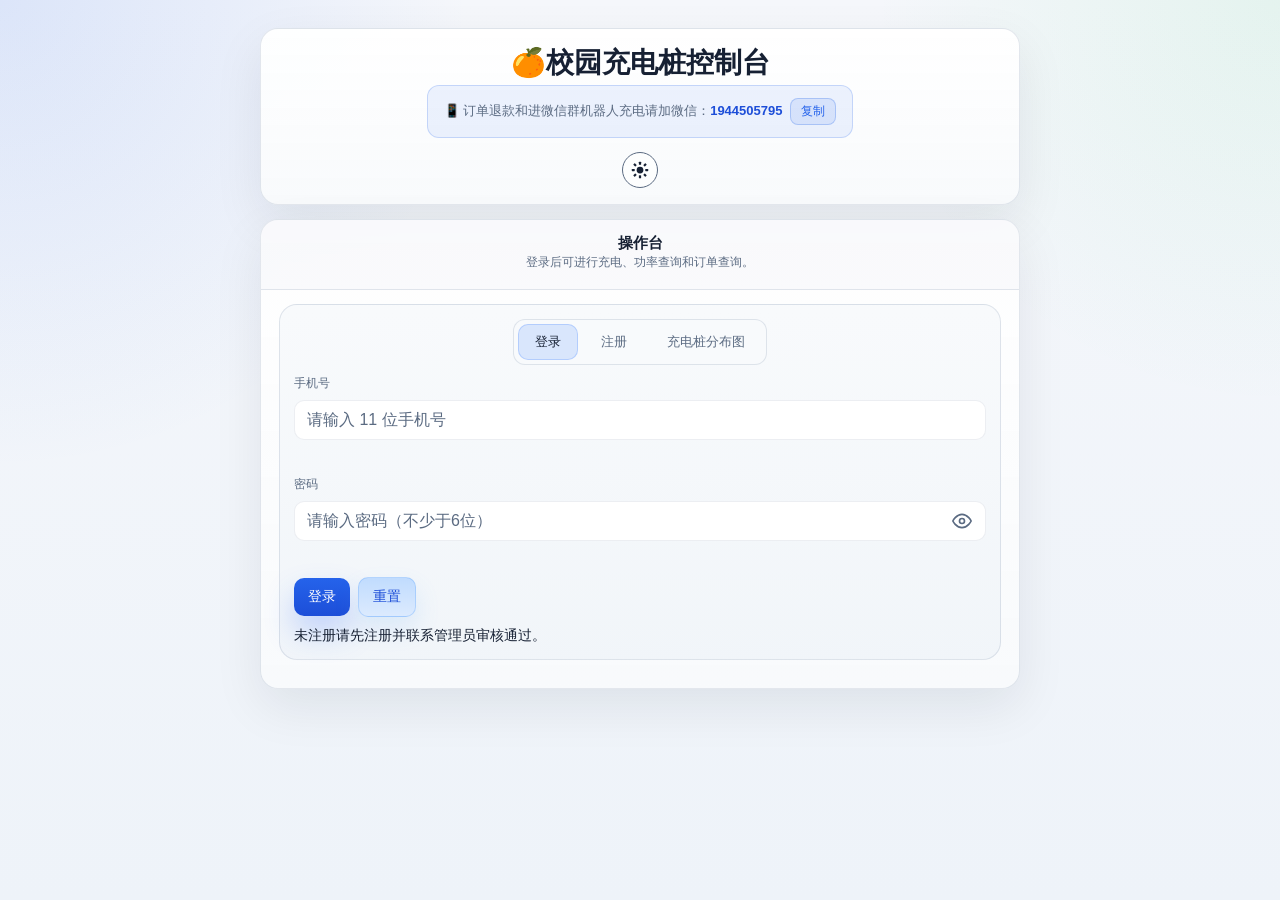
==== index.html @ 2a9d200e "修改返回箭头  ui容器优化" ====
<!doctype html>
<html lang="zh-CN">
<head>
  <meta charset="utf-8" />
  <meta name="viewport" content="width=device-width, initial-scale=1" />
  <title>校园充电桩控制台</title>
  <script>
    try {
      if (sessionStorage.getItem('charge-map-return')) {
        document.documentElement.classList.add('restoring-map-return');
      }
    } catch (_) { /* ignore */ }
  </script>
  <link rel="stylesheet" href="ui/style.css" />
</head>
<body>
  <div class="shell">
    <header class="topbar">
      <div class="brand">
        <h1>🍊校园充电桩控制台</h1>
        <p class="contact-notice">📱 订单退款和进微信群机器人充电请加微信：<strong id="wx-id">1944505795</strong><button class="copy-btn" id="copy-wx-btn" type="button" title="复制微信号">复制</button></p>
      </div>
      <div class="topbar-actions">
        <div class="server-status hidden" id="server-status">
          <span class="status-dot checking" id="server-dot"></span>
          <span class="status-text checking" id="server-text">正在检测...</span>
        </div>
        <span class="logged-user hidden" id="logged-user"></span>
        <button class="theme-toggle logout-icon hidden" id="logout-btn" type="button">
          <svg class="arrow-icon" viewBox="0 0 24 24" aria-hidden="true">
            <path d="M19 12H5M11 18l-6-6 6-6" fill="none" stroke="currentColor" stroke-width="2" stroke-linecap="round" stroke-linejoin="round"/>
          </svg>
        </button>
        <button class="theme-toggle" id="theme-toggle" type="button" aria-pressed="false" title="切换主题">
        <svg class="sun-icon" viewBox="0 0 24 24" aria-hidden="true">
          <rect x="10.5" y="1" width="3" height="4" rx="0.8" fill="currentColor"/>
          <rect x="10.5" y="19" width="3" height="4" rx="0.8" fill="currentColor"/>
          <rect x="1" y="10.5" width="4" height="3" rx="0.8" fill="currentColor"/>
          <rect x="19" y="10.5" width="4" height="3" rx="0.8" fill="currentColor"/>
          <rect x="3.82" y="3.11" width="3" height="4" rx="0.8" fill="currentColor" transform="rotate(-45 5.31 5.11)"/>
          <rect x="17.18" y="16.89" width="3" height="4" rx="0.8" fill="currentColor" transform="rotate(-45 18.69 18.89)"/>
          <rect x="3.82" y="16.89" width="3" height="4" rx="0.8" fill="currentColor" transform="rotate(45 5.31 18.89)"/>
          <rect x="17.18" y="3.11" width="3" height="4" rx="0.8" fill="currentColor" transform="rotate(45 18.69 5.11)"/>
          <circle cx="12" cy="12" r="4.5" fill="currentColor"/>
          </svg>
        </button>
      </div>
    </header>

    <main class="layout">
      <section class="panel">
        <div class="panel-head">
          <div class="panel-title">
            <div>
              <h2>操作台</h2>
              <div class="sub">登录后可进行充电、功率查询和订单查询。</div>
            </div>
            <span class="badge hidden" id="verify-badge">已验证</span>
          </div>
        </div>

        <div class="panel-body">
          <div class="verify-card">
            <div class="mode-tabs" id="mode-tabs">
              <button class="mode-tab active" data-mode="login" type="button">登录</button>
              <button class="mode-tab" data-mode="register" type="button">注册</button>
              <button class="mode-tab" data-mode="map" type="button">充电桩分布图</button>
            </div>
            <div class="form-grid">
              <div class="field full">
                <label for="phone">手机号</label>
                <input id="phone" maxlength="11" inputmode="numeric" placeholder="请输入 11 位手机号" autocomplete="off" />
                <div class="field-error" id="phone-error"></div>
              </div>
              <div class="field full">
                <label for="password">密码</label>
                <div class="password-wrapper">
                  <input id="password" type="password" maxlength="32" placeholder="请输入密码（不少于6位）" autocomplete="new-password" />
                  <button class="toggle-pwd" id="toggle-pwd" type="button" title="显示密码">
                    <svg id="eye-icon" viewBox="0 0 24 24"><path d="M1 12s4-8 11-8 11 8 11 8-4 8-11 8S1 12 1 12z"/><circle cx="12" cy="12" r="3"/></svg>
                  </button>
                </div>
                <div class="field-error" id="password-error"></div>
              </div>
              <div class="field full hidden" id="confirm-password-field">
                <label for="confirm-password">确认密码</label>
                <div class="password-wrapper">
                  <input id="confirm-password" type="password" maxlength="32" placeholder="请再次输入密码" autocomplete="new-password" />
                  <button class="toggle-pwd" id="toggle-pwd2" type="button" title="显示密码">
                    <svg id="eye-icon2" viewBox="0 0 24 24"><path d="M1 12s4-8 11-8 11 8 11 8-4 8-11 8S1 12 1 12z"/><circle cx="12" cy="12" r="3"/></svg>
                  </button>
                </div>
                <div class="field-error" id="confirm-password-error"></div>
              </div>
            </div>
            <div class="actions">
              <button class="btn-primary" id="verify-btn">登录</button>
              <button class="btn-secondary" id="reset-btn" type="button">重置</button>
            </div>
            <span id="verify-status">未注册请先注册并联系管理员审核通过。</span>

            <div class="map-mode hidden" id="map-mode-panel">
              <div class="idle-switches" role="tablist" aria-label="充电区域地图选择">
                <button class="idle-switch active" type="button" data-map-mode="20栋">20栋</button>
                <button class="idle-switch" type="button" data-map-mode="19栋">19栋</button>
                <button class="idle-switch" type="button" data-map-mode="图书馆">图书馆</button>
                <button class="idle-switch" type="button" data-map-mode="南门">南门</button>
              </div>

              <div class="idle-query-actions">
                <button class="btn-primary" id="map-mode-open-btn" type="button">查看20栋地图</button>
              </div>

              <div class="map-mode-notice">
                仅用于查看充电区域地图分布图，若有 <strong>自助充电、查看空闲插座</strong> 的需求请注册登录使用（仅为没有充电权限的同学开放注册）
              </div>
            </div>
          </div>

          <div class="workbench hidden" id="workbench">
            <div style="display:flex; align-items:center; justify-content:center; gap:10px; flex-wrap:wrap;">
              <div class="tabs" role="tablist" aria-label="充电操作切换">
              <button class="tab active" data-tab="charge">充电</button>
              <button class="tab" data-tab="power">功率查询</button>
              <button class="tab" data-tab="order">订单查询</button>
              <button class="tab" data-tab="idle">空闲插座</button>
              </div>
            </div>

            <div class="tab-panels">
              <section class="tab-panel active" id="tab-charge">
                <div class="form-grid">
                  <div class="field">
                    <label for="charge-station">站点号</label>
                    <input id="charge-station" inputmode="numeric" placeholder="例如 34 (二维码下面有插座号)" autocomplete="off" />
                    <div class="field-error" id="charge-station-error"></div>
                  </div>
                  <div class="field">
                    <label for="charge-sid">插座号</label>
                    <input id="charge-sid" inputmode="numeric" placeholder="例如 8 (二维码下面有插座号)" autocomplete="off" />
                    <div class="field-error" id="charge-sid-error"></div>
                  </div>
                  <div class="field full">
                    <label for="charge-amount">金额（元）<span style="font-weight:400;color:var(--muted);margin-left:8px;">每1元3.45小时，晚上00:00-7:00断电不算时间</span></label>
                    <input id="charge-amount" inputmode="numeric" placeholder="1 - 4 之间的数字" autocomplete="off" />
                    <div class="field-error" id="charge-amount-error"></div>
                  </div>
                </div>
                <div class="actions" style="margin-top: 8px;">
                  <button class="btn-success" id="charge-btn">开始充电</button>
                </div>
                <div class="notice" id="charge-status" style="margin-top: 12px;">可在这里发起充电请求。</div>
              </section>

              <section class="tab-panel" id="tab-power">
                <div class="form-grid">
                  <div class="field">
                    <label for="power-station">站点号</label>
                    <input id="power-station" inputmode="numeric" placeholder="例如 34 (二维码下面有插座号)" autocomplete="off" />
                    <div class="field-error" id="power-station-error"></div>
                  </div>
                  <div class="field">
                    <label for="power-sid">插座号</label>
                    <input id="power-sid" inputmode="numeric" placeholder="例如 8 (二维码下面有插座号)" autocomplete="off" />
                    <div class="field-error" id="power-sid-error"></div>
                  </div>
                </div>
                <div class="actions" style="margin-top: 8px;">
                  <button class="btn-primary" id="power-btn">查询功率</button>
                </div>
                <div class="notice" id="power-status" style="margin-top: 12px;">可查询指定插座当前功率。</div>
                <div class="helper">显示功率结果。</div>
              </section>

              <section class="tab-panel" id="tab-order">
                <div class="form-grid">
                  <div class="field">
                    <label for="order-station">站点号</label>
                    <input id="order-station" inputmode="numeric" placeholder="例如 32 (二维码下面有插座号)" autocomplete="off" />
                    <div class="field-error" id="order-station-error"></div>
                  </div>
                  <div class="field">
                    <label for="order-sid">插座号</label>
                    <input id="order-sid" inputmode="numeric" placeholder="例如 8 (二维码下面有插座号)" autocomplete="off" />
                    <div class="field-error" id="order-sid-error"></div>
                  </div>
                </div>
                <div class="actions" style="margin-top: 8px;">
                  <button class="btn-primary" id="order-btn">查询订单</button>
                </div>
                <div class="notice" id="order-status" style="margin-top: 12px;">可查询指定插座最近订单。</div>
                <div class="helper">显示最近48h内完成的订单信息。</div>
              </section>

              <section class="tab-panel" id="tab-idle">
                <!-- 空闲插座：楼栋选择区域 -->
                <div class="idle-switches" role="tablist" aria-label="空闲插座楼栋切换">
                  <button class="idle-switch active" type="button" data-idle-building="20栋">20栋</button>
                  <button class="idle-switch" type="button" data-idle-building="19栋">19栋</button>
                  <button class="idle-switch" type="button" data-idle-building="图书馆">图书馆</button>
                  <button class="idle-switch" type="button" data-idle-building="南门">南门</button>
                </div>
                <!-- 空闲插座：查询按钮区域 -->
                <div class="idle-query-actions">
                  <button class="btn-primary" id="idle-query-btn" type="button">查询20栋空闲插座</button>
                  <button class="btn-secondary" id="idle-map-btn" type="button">查看地图</button>
                </div>
                <div class="idle-attention-notice">注意事项：查询结果为当前时间查询，找到空闲插座后请确保该插座仍然空闲。</div>
                <!-- 空闲插座：查询结果展示区域 -->
                <div class="idle-result-list" id="idle-result-list">
                </div>
              </section>
            </div>
          </div>
        </div>
      </section>

      <aside class="sidebar hidden" id="sidebar-notes">
        <section class="sidebar-card">
          <div class="panel-title">
            <div>
              <h2>注意事项</h2>
              <div class="sub">请在使用前仔细阅读。</div>
            </div>
          </div>
          <div class="list">
            <div class="list-item">1. 学校有四个充电桩①十二教靠近图书馆的门口 ②二十栋宿舍楼下 ③南门旁边靠近三食堂 ④19栋宿舍（背后）和第二运动场之间</div>
            <div class="list-item">2. 二维码下面有插座号，00:00-7:00会断电不能进行充电，学校只支持充电器功率＜300瓦。</div>
            <div class="list-item">3. 代充费0.4元/次，请添加顶部微信转账，支付成功后需支付本金+0.4元。</div>
            <div class="list-item">4. 支付成功但未充上，可以查询功率，低于50瓦就是充电器有问题或者换个插座。已结束可以查询订单看结束原因。</div>
          </div>
        </section>
      </aside>
    </main>
  </div>

  <!-- 充电付款提醒弹窗 -->
  <div class="pay-reminder-overlay" id="pay-reminder-overlay">
    <div class="pay-reminder-modal">
      <h3><span class="pay-success">支付成功！！！</span>请在10分钟内完成转账付款</h3>
      <p>备注充电插座号：<span class="pay-sid" id="pay-modal-sid"></span></p>
      <p>群聊和私聊转账均可，付款本金+代充费：<strong id="pay-modal-amount"></strong>元</p>
      <p>未在规定时间内付款，将进行<strong>清退处理和拉黑</strong>。</p>
      <p><strong>如果没充上，请看底部注意事项</strong></p>
      <button class="pay-modal-close" id="pay-modal-close" type="button">已付款，已备注插座号</button>
    </div>
  </div>

  <!-- 公告弹窗 -->
  <div class="announcement-overlay" id="announcement-overlay">
    <div class="announcement-modal">
      <h3>提示</h3>
      <p>充电需支付<strong>本金+0.4元代充费</strong>。</p>
      <button class="announcement-close" id="announcement-close" type="button">我知道了</button>
    </div>
  </div>

  <!-- 注册审核弹窗 -->
  <div class="announcement-overlay" id="register-check-overlay">
    <div class="announcement-modal">
      <h3>注册申请已提交</h3>
      <p>请添加微信 <strong id="register-check-wx">1944505795</strong><button class="announcement-copy" id="register-check-copy" type="button">复制</button> 发送账号审核通过，未发送账号的不予通过。</p>
      <button class="announcement-close" id="register-check-close" type="button">我知道了</button>
    </div>
  </div>

  <!-- 坏插座充电确认弹窗 -->
  <div class="announcement-overlay" id="charge-warning-overlay">
    <div class="announcement-modal">
      <h3>充电提示</h3>
      <p id="charge-warning-message"></p>
      <div class="charge-warning-actions">
        <button class="announcement-close charge-warning-cancel" id="charge-warning-cancel" type="button">取消</button>
        <button class="announcement-close" id="charge-warning-continue" type="button">继续充电</button>
      </div>
    </div>
  </div>

  <script src="features/app.js"></script>
</body>
</html>
---- ui/style.css ----
:root {
      --bg: #f5f7fb;
      --bg-2: #eef3f9;
      --panel: rgba(255, 255, 255, 0.94);
      --panel-2: rgba(248, 250, 252, 0.98);
      --line: rgba(148, 163, 184, 0.26);
      --text: #162033;
      --muted: #5b6b82;
      --accent: #2563eb;
      --accent-strong: #1d4ed8;
      --success: #16a34a;
      --warning: #d97706;
      --danger: #dc2626;
      --shadow: 0 18px 50px rgba(15, 23, 42, 0.08);
      --radius: 18px;
    }

    body.theme-dark {
      --bg: #07111f;
      --bg-2: #0d1728;
      --panel: rgba(11, 20, 35, 0.88);
      --panel-2: rgba(15, 25, 41, 0.92);
      --line: rgba(148, 163, 184, 0.18);
      --text: #e8eef8;
      --muted: #91a4bf;
      --accent: #4f8cff;
      --accent-strong: #2f6bff;
      --success: #22c55e;
      --warning: #f59e0b;
      --danger: #ef4444;
      --shadow: 0 30px 70px rgba(0, 0, 0, 0.35);
    }

    * { box-sizing: border-box; }
    html {
      -webkit-text-size-adjust: 100%;
      text-size-adjust: 100%;
      overflow-x: hidden;
    }
    html, body { min-height: 100%; }
    body {
      margin: 0;
      font-size: 14px;
      color: var(--text);
      font-family: "Microsoft YaHei", "PingFang SC", "Noto Sans SC", sans-serif;
      background:
        radial-gradient(circle at top left, rgba(37, 99, 235, 0.12), transparent 30%),
        radial-gradient(circle at top right, rgba(34, 197, 94, 0.08), transparent 26%),
        linear-gradient(180deg, var(--bg) 0%, var(--bg-2) 100%);
    }

    .shell {
      width: min(760px, calc(100% - 32px));
      margin: 0 auto;
      padding: 28px 0 44px;
    }

    .topbar {
      display: grid;
      gap: 14px;
      justify-items: center;
      text-align: center;
      padding: 18px 24px 16px;
      border: 1px solid var(--line);
      border-radius: var(--radius);
      background: linear-gradient(180deg, var(--panel), var(--panel-2));
      box-shadow: var(--shadow);
    }

    .topbar-actions {
      display: flex;
      align-items: center;
      gap: 12px;
    }

    .brand {
      display: grid;
      gap: 6px;
      justify-items: center;
      text-align: center;
      max-width: 760px;
    }

    .brand h1 {
      margin: 0;
      display: inline-flex;
      align-items: center;
      justify-content: center;
      gap: 12px;
      font-size: 28px;
      line-height: 1.15;
      letter-spacing: 0;
      text-align: center;
    }

    .brand p {
      margin: 0;
      color: var(--muted);
      line-height: 1.5;
      font-size: 13px;
    }

    .contact-notice {
      width: min(100%, 760px);
      margin-top: 10px;
      padding: 12px 16px;
      background: rgba(37, 99, 235, 0.08);
      border: 1px solid rgba(37, 99, 235, 0.2);
      border-radius: 12px;
      font-size: 14px;
      color: var(--accent);
    }

    .contact-notice strong {
      color: var(--accent-strong);
      font-weight: 600;
    }

    body.theme-dark .contact-notice {
      background: rgba(79, 140, 255, 0.12);
      border-color: rgba(79, 140, 255, 0.25);
      color: #bcd0ff;
    }

    body.theme-dark .contact-notice strong {
      color: #ffffff;
    }

    .copy-btn {
      display: inline-flex;
      align-items: center;
      margin-left: 8px;
      padding: 4px 10px;
      border: 1px solid rgba(37, 99, 235, 0.25);
      border-radius: 8px;
      background: rgba(37, 99, 235, 0.1);
      color: var(--accent);
      font-size: 12px;
      cursor: pointer;
      transition: background .18s ease, border-color .18s ease;
      vertical-align: middle;
    }

    .copy-btn:hover {
      background: rgba(37, 99, 235, 0.18);
      border-color: rgba(37, 99, 235, 0.4);
      transform: none;
    }

    body.theme-dark .copy-btn {
      background: rgba(79, 140, 255, 0.15);
      border-color: rgba(79, 140, 255, 0.3);
      color: #ffffff;
    }

    body.theme-dark .copy-btn:hover {
      background: rgba(79, 140, 255, 0.25);
      border-color: rgba(79, 140, 255, 0.45);
    }

    .status-strip {
      display: flex;
      align-items: center;
      gap: 12px;
      flex-wrap: wrap;
      justify-content: center;
      width: 100%;
    }

    .chip {
      display: inline-flex;
      align-items: center;
      gap: 8px;
      padding: 9px 12px;
      border-radius: 999px;
      border: 1px solid var(--line);
      background: rgba(255, 255, 255, 0.04);
      color: var(--text);
      font-size: 13px;
      white-space: nowrap;
    }

    .chip strong {
      color: var(--text);
      font-weight: 600;
    }

    .layout {
      display: grid;
      grid-template-columns: minmax(0, 1fr);
      gap: 16px;
      margin-top: 14px;
      align-items: start;
    }

    .layout > .panel,
    .layout > .sidebar {
      min-width: 0;
    }

    .panel {
      border: 1px solid var(--line);
      border-radius: var(--radius);
      background: linear-gradient(180deg, var(--panel), var(--panel-2));
      box-shadow: var(--shadow);
      overflow: hidden;
    }

    .panel-head {
      padding: 14px 18px 12px;
      border-bottom: 1px solid var(--line);
      background: rgba(148, 163, 184, 0.05);
    }

    .panel-title {
      display: flex;
      align-items: center;
      justify-content: center;
      gap: 12px;
      margin-bottom: 6px;
      text-align: center;
    }

    .panel-title h2 {
      margin: 0;
      font-size: 15px;
    }

    .panel-title .sub {
      color: var(--muted);
      font-size: 12px;
      line-height: 1.5;
    }

    .badge {
      display: inline-flex;
      align-items: center;
      gap: 6px;
      padding: 7px 12px;
      border-radius: 999px;
      background: rgba(79, 140, 255, 0.14);
      color: #9cc0ff;
      border: 1px solid rgba(79, 140, 255, 0.24);
      font-size: 12px;
    }

    .panel-body {
      padding: 14px 18px 16px;
    }

    .verify-card {
      display: grid;
      gap: 10px;
      margin-bottom: 12px;
      padding: 14px;
      border-radius: 18px;
      background: linear-gradient(180deg, rgba(248, 250, 252, 0.98), rgba(241, 245, 249, 0.98));
      border: 1px solid var(--line);
    }

    .form-grid {
      display: grid;
      grid-template-columns: repeat(2, minmax(0, 1fr));
      gap: 10px;
    }

    .field {
      display: grid;
      gap: 8px;
    }

    .field.full { grid-column: 1 / -1; }

    .field label {
      color: var(--muted);
      font-size: 12px;
    }

    .field input {
      width: 100%;
      border: 1px solid rgba(148, 163, 184, 0.18);
      border-radius: 10px;
      background: rgba(255, 255, 255, 0.96);
      color: var(--text);
      padding: 10px 12px;
      font-size: 16px;
      outline: none;
      transition: border-color .18s ease, box-shadow .18s ease, transform .18s ease;
    }

    .field input::placeholder {
      color: var(--muted);
    }

    .field input:focus {
      border-color: rgba(79, 140, 255, 0.6);
      box-shadow: 0 0 0 4px rgba(79, 140, 255, 0.15);
    }

    .field input.invalid {
      border-color: rgba(239, 68, 68, 0.75);
      box-shadow: 0 0 0 4px rgba(239, 68, 68, 0.12);
    }

    .field-error {
      min-height: 18px;
      font-size: 12px;
      color: #ff9b9b;
    }

    .password-wrapper {
      position: relative;
      display: flex;
      align-items: center;
    }

    .password-wrapper input {
      padding-right: 44px;
    }

    .toggle-pwd {
      position: absolute;
      right: 8px;
      top: 50%;
      transform: translateY(-50%);
      display: inline-flex;
      align-items: center;
      justify-content: center;
      width: 32px;
      height: 32px;
      border-radius: 8px;
      border: none;
      background: transparent;
      color: var(--muted);
      cursor: pointer;
      padding: 0;
      transition: color .18s ease, background .18s ease;
    }

    .toggle-pwd svg {
      width: 20px;
      height: 20px;
      fill: none;
      stroke: currentColor;
      stroke-width: 2;
      stroke-linecap: round;
      stroke-linejoin: round;
    }

    .toggle-pwd:hover {
      color: var(--text);
      background: rgba(148, 163, 184, 0.12);
      transform: translateY(-50%);
    }

    .actions {
      display: flex;
      gap: 8px;
      flex-wrap: wrap;
      align-items: center;
    }

    button {
      border: 0;
      border-radius: 10px;
      padding: 10px 14px;
      color: #fff;
      font-size: 14px;
      cursor: pointer;
      transition: transform .16s ease, box-shadow .16s ease, opacity .16s ease;
    }

    button:hover { transform: translateY(-1px); }
    button:disabled { opacity: .72; cursor: not-allowed; transform: none; }

    .btn-primary { background: linear-gradient(180deg, var(--accent), var(--accent-strong)); box-shadow: 0 16px 30px rgba(47, 107, 255, 0.25); }
    .btn-secondary {
      background: linear-gradient(180deg, rgba(191, 219, 254, 0.98) 0%, rgba(219, 234, 254, 0.98) 100%);
      border: 1px solid rgba(96, 165, 250, 0.32);
      color: #1d4ed8;
      box-shadow: 0 12px 24px rgba(96, 165, 250, 0.16);
    }
    .btn-secondary:hover {
      background: linear-gradient(180deg, rgba(191, 219, 254, 1) 0%, rgba(219, 234, 254, 1) 100%);
      border-color: rgba(96, 165, 250, 0.46);
      color: #1e40af;
    }
    .btn-success { background: linear-gradient(180deg, #28c76f, #16a34a); box-shadow: 0 16px 30px rgba(34, 197, 94, 0.18); }
    .btn-ghost { background: rgba(255, 255, 255, 0.04); border: 1px solid rgba(148, 163, 184, 0.18); color: var(--muted); }
    .btn-ghost:hover { background: rgba(148, 163, 184, 0.12); color: var(--text); }

    .notice {
      min-height: 40px;
      padding: 10px 12px;
      border-radius: 10px;
      border: 1px solid var(--line);
      background: rgba(248, 250, 252, 0.95);
      color: var(--text);
      white-space: pre-wrap;
      line-height: 1.7;
    }

    .notice.ok {
      border-color: rgba(34, 197, 94, 0.28);
      background: rgba(34, 197, 94, 0.08);
      color: var(--success);
    }

    .notice.err {
      border-color: rgba(239, 68, 68, 0.3);
      background: rgba(239, 68, 68, 0.08);
      color: var(--danger);
    }

    html.restoring-map-return body {
      visibility: hidden;
    }

    .workbench {
      display: grid;
      gap: 10px;
      margin-top: 12px;
    }

    .tabs {
      display: inline-flex;
      gap: 6px;
      padding: 4px;
      border-radius: 12px;
      background: rgba(248, 250, 252, 0.95);
      border: 1px solid var(--line);
      flex-wrap: wrap;
    }

    .tab {
      padding: 8px 12px;
      border-radius: 10px;
      background: transparent;
      color: var(--muted);
      border: 1px solid transparent;
    }

    .tab.active {
      background: rgba(79, 140, 255, 0.18);
      color: var(--text);
      border-color: rgba(79, 140, 255, 0.28);
    }

    .tab-panels {
      display: grid;
      gap: 14px;
    }

    .idle-switches {
      display: flex;
      gap: 8px;
      flex-wrap: wrap;
      justify-content: center;
      margin: 0 auto 14px;
      width: 100%;
    }

    .idle-switch {
      padding: 8px 12px;
      border-radius: 10px;
      border: 1px solid var(--line);
      background: rgba(248, 250, 252, 0.96);
      color: var(--muted);
      font-size: 13px;
    }

    .idle-switch.active {
      background: rgba(79, 140, 255, 0.18);
      border-color: rgba(79, 140, 255, 0.3);
      color: var(--text);
    }

    /* 空闲插座：查询按钮区域 */
    .idle-query-actions {
      display: flex;
      gap: 8px;
      justify-content: center;
      margin-bottom: 14px;
      flex-wrap: wrap;
    }

    .idle-query-actions .btn-primary,
    .idle-query-actions .btn-secondary {
      min-width: 132px;
    }

    .idle-attention-notice {
      width: 100%;
      margin: -2px auto 14px;
      color: var(--text);
      font-family: SimHei, "Microsoft YaHei", sans-serif;
      font-weight: 700;
      line-height: 1.7;
      text-align: center;
    }

    /* 空闲插座：楼栋结果列表区域 */
    .idle-result-list {
      display: grid;
      gap: 10px;
      justify-items: center;
      margin: 0 auto;
      max-width: 560px;
    }

    .idle-query-notice {
      width: 100%;
      text-align: center;
      font-size: 13px;
      font-weight: 500;
    }

    .idle-site-card {
      width: 100%;
      border: 1px solid var(--line);
      border-radius: 14px;
      background: linear-gradient(180deg, rgba(248, 250, 252, 0.98) 0%, rgba(241, 245, 249, 0.98) 100%);
      box-shadow: 0 1px 0 rgba(15, 23, 42, 0.02), 0 10px 24px rgba(15, 23, 42, 0.04);
      overflow: hidden;
    }

    .idle-site-card.idle {
      background: linear-gradient(180deg, rgba(248, 250, 252, 0.98) 0%, rgba(241, 245, 249, 0.98) 100%);
    }

    .idle-site-card.charging {
      background: linear-gradient(180deg, rgba(248, 250, 252, 0.98) 0%, rgba(241, 245, 249, 0.98) 100%);
    }

    .idle-site-summary {
      width: 100%;
      display: grid;
      gap: 6px;
      padding: 11px 14px;
      border-radius: 0;
      background: transparent;
      color: var(--text);
      text-align: center;
      box-shadow: none;
    }

    .idle-site-summary:hover {
      transform: none;
      background: rgba(15, 23, 42, 0.03);
    }

    .idle-socket-btn.pending {
      border-color: rgba(232, 173, 71, 0.24);
      background: linear-gradient(180deg, rgba(255, 251, 243, 0.98) 0%, rgba(255, 246, 230, 0.98) 100%);
      color: #99640e;
    }

    .idle-socket-btn.pending .idle-socket-state,
    .idle-socket-btn.pending .idle-socket-number {
      color: #b18a4b;
    }

    .idle-site-name {
      font-size: 15px;
      font-weight: 600;
    }

    .idle-site-count {
      color: var(--muted);
      font-size: 13px;
      font-weight: 500;
    }

    .idle-site-count-value {
      color: var(--accent);
      font-weight: 700;
    }

    /* 空闲插座：单个站点展开后的插座按钮区域 */
    .idle-socket-grid {
      display: none;
      grid-template-columns: repeat(5, minmax(0, 1fr));
      gap: 8px;
      padding: 0 16px 14px;
    }

    .idle-site-card.open .idle-socket-grid {
      display: grid;
    }

    .idle-site-card.offline {
      background: linear-gradient(180deg, rgba(248, 250, 252, 0.98), rgba(241, 245, 249, 0.98));
      border-color: rgba(248, 113, 113, 0.42);
      box-shadow: 0 0 0 1px rgba(248, 113, 113, 0.12) inset;
    }

    .idle-site-card.offline .idle-site-count-value {
      color: #dc2626;
    }

    .idle-site-card.offline .idle-site-count {
      color: #dc2626;
    }

    .idle-socket-btn {
      min-height: 48px;
      padding: 6px 4px;
      border-radius: 9px;
      display: grid;
      place-items: center;
      gap: 2px;
      background: rgba(22, 163, 74, 0.1);
      border: 1px solid rgba(22, 163, 74, 0.22);
      color: var(--success);
      font-size: 12px;
      box-shadow: none;
    }

    .idle-socket-btn:hover {
      transform: none;
      background: rgba(22, 163, 74, 0.16);
    }

    .idle-socket-btn.idle {
      background: rgba(75, 85, 99, 0.12);
      border-color: rgba(75, 85, 99, 0.22);
      color: #374151;
    }

    .idle-socket-btn.unstate,
    .idle-socket-btn.unstate {
      background: rgba(75, 85, 99, 0.12);
      border-color: rgba(75, 85, 99, 0.22);
      color: #374151;
    }

    .idle-socket-btn.charging {
      background: rgba(37, 99, 235, 0.1);
      border-color: rgba(37, 99, 235, 0.2);
      color: var(--accent);
    }

    .idle-socket-btn.fault {
      background: rgba(248, 113, 113, 0.12);
      border-color: rgba(248, 113, 113, 0.28);
      color: #dc2626;
    }

    .idle-socket-btn.offline {
      background: rgba(100, 116, 139, 0.14);
      border-color: rgba(100, 116, 139, 0.26);
      color: #475569;
    }

    .idle-socket-number {
      font-size: 14px;
      font-weight: 600;
      line-height: 1.1;
    }

    .idle-socket-state {
      font-size: 11px;
      line-height: 1.1;
      opacity: 0.95;
    }

    @media (max-width: 640px) {
      .idle-result-list {
        max-width: 100%;
      }

      .idle-site-summary {
        padding: 11px 14px;
      }

      .idle-site-name {
        font-size: 15px;
      }

      .idle-site-count {
        font-size: 13px;
      }

      .idle-socket-grid {
        grid-template-columns: repeat(5, minmax(0, 1fr));
        gap: 6px;
        padding: 0 10px 12px;
      }

      .idle-socket-btn {
        min-height: 48px;
        padding: 6px 4px;
        font-size: 12px;
      }

      .idle-socket-number {
        font-size: 14px;
      }

      .idle-socket-state {
        font-size: 11px;
      }
    }

    .idle-socket-btn.idle:hover {
      background: rgba(75, 85, 99, 0.16);
    }

    .idle-socket-btn.unstate:hover,
    .idle-socket-btn.unstate:hover {
      background: rgba(75, 85, 99, 0.16);
    }

    .idle-socket-btn.charging:hover {
      background: rgba(37, 99, 235, 0.16);
    }

    .idle-socket-btn.fault:hover {
      background: rgba(248, 113, 113, 0.18);
    }

    .idle-socket-btn.offline:hover {
      background: rgba(100, 116, 139, 0.18);
    }

    .tab-panel {
      display: none;
      padding: 14px;
      border-radius: 14px;
      border: 1px solid var(--line);
      background: rgba(255, 255, 255, 0.95);
    }

    .tab-panel.active { display: block; }

    .helper {
      margin-top: 12px;
      color: var(--muted);
      font-size: 12px;
      line-height: 1.7;
    }

    .sidebar {
      display: grid;
      gap: 12px;
    }

    .sidebar-card {
      padding: 16px;
      border-radius: var(--radius);
      border: 1px solid var(--line);
      background: linear-gradient(180deg, var(--panel), var(--panel-2));
      box-shadow: var(--shadow);
    }

    .metric-grid {
      display: grid;
      grid-template-columns: repeat(2, minmax(0, 1fr));
      gap: 12px;
      margin-top: 14px;
    }

    .metric {
      padding: 14px;
      border-radius: 14px;
      border: 1px solid var(--line);
      background: rgba(248, 250, 252, 0.95);
    }

    .metric .label {
      display: block;
      color: var(--muted);
      font-size: 12px;
      margin-bottom: 8px;
    }

    .metric .value {
      font-size: 18px;
      font-weight: 600;
      letter-spacing: 0;
    }

    .list {
      display: grid;
      gap: 10px;
      margin-top: 14px;
    }

    .list-item {
      padding: 13px 14px;
      border-radius: 14px;
      border: 1px solid var(--line);
      background: rgba(248, 250, 252, 0.95);
      color: var(--text);
      line-height: 1.65;
      font-size: 13px;
    }

    .hidden { display: none !important; }

    /* 服务器状态指示器 */
    .server-status {
      display: inline-flex;
      align-items: center;
      gap: 8px;
      padding: 9px 14px;
      border-radius: 999px;
      border: 1px solid var(--line);
      background: rgba(255, 255, 255, 0.04);
      font-size: 13px;
      white-space: nowrap;
    }

    .server-status .status-dot {
      width: 10px;
      height: 10px;
      border-radius: 50%;
      flex-shrink: 0;
    }

    .server-status .status-dot.online {
      background: #16a34a;
      box-shadow: 0 0 8px rgba(34, 197, 94, 0.5);
    }

    .server-status .status-dot.offline {
      background: #dc2626;
      box-shadow: 0 0 8px rgba(239, 68, 68, 0.5);
    }

    .server-status .status-dot.checking {
      background: #d97706;
      box-shadow: 0 0 8px rgba(245, 158, 11, 0.5);
      animation: pulse-checking 1s ease-in-out infinite;
    }

    @keyframes pulse-checking {
      0%, 100% { opacity: 1; }
      50% { opacity: 0.4; }
    }

    .server-status .status-text {
      color: var(--text);
      font-weight: 600;
    }

    .server-status .status-text.online {
      color: #16a34a;
    }

    .server-status .status-text.offline {
      color: #dc2626;
    }

    .server-status .status-text.checking {
      color: #d97706;
    }

    body.theme-dark .server-status {
      background: rgba(15, 25, 41, 0.82);
    }

    body.theme-dark .server-status .status-text.online {
      color: #4ade80;
    }

    body.theme-dark .server-status .status-text.offline {
      color: #f87171;
    }

    body.theme-dark .server-status .status-text.checking {
      color: #fbbf24;
    }

    code {
      padding: 2px 6px;
      border-radius: 8px;
      background: rgba(37, 99, 235, 0.08);
      color: var(--accent-strong);
    }

    .theme-toggle {
      display: inline-flex;
      align-items: center;
      justify-content: center;
      width: 36px;
      height: 36px;
      border-radius: 50%;
      border: 1.5px solid var(--muted);
      background: rgba(255, 255, 255, 0.72);
      cursor: pointer;
      transition: background .18s ease, transform .18s ease;
      padding: 0;
    }

    .theme-toggle:hover {
      background: rgba(255, 255, 255, 0.9);
      transform: translateY(-1px);
    }

    .sun-icon {
      width: 18px;
      height: 18px;
      color: var(--text);
    }

    .arrow-icon {
      width: 19px;
      height: 19px;
      color: var(--text);
    }

    body.theme-dark .theme-toggle {
      background: rgba(15, 25, 41, 0.85);
      border-color: rgba(148, 163, 184, 0.35);
    }

    body.theme-dark .theme-toggle:hover {
      background: rgba(15, 25, 41, 0.95);
    }

    body.theme-dark .chip {
      background: rgba(15, 25, 41, 0.82);
      color: var(--text);
    }

    body.theme-dark .chip strong {
      color: var(--text);
    }

    body.theme-dark .verify-card,
    body.theme-dark .tab-panel,
    body.theme-dark .metric,
    body.theme-dark .list-item {
      background: rgba(15, 25, 41, 0.88);
      color: var(--text);
    }

    body.theme-dark .field input {
      background: rgba(7, 17, 31, 0.88);
      border-color: rgba(148, 163, 184, 0.22);
      color: var(--text);
    }

    body.theme-dark .field input::placeholder {
      color: #7f90ad;
    }

    body.theme-dark .field label,
    body.theme-dark .panel-title .sub,
    body.theme-dark .helper,
    body.theme-dark .metric .label,
    body.theme-dark .list-item,
    body.theme-dark .brand p {
      color: var(--muted);
    }

    body.theme-dark .tabs {
      background: rgba(15, 25, 41, 0.82);
    }

    body.theme-dark .idle-switch,
    body.theme-dark .idle-site-card {
      background: rgba(15, 25, 41, 0.9);
    }

    body.theme-dark .idle-site-summary:hover {
      background: rgba(79, 140, 255, 0.14);
    }

    body.theme-dark .tab {
      color: var(--muted);
    }

    body.theme-dark .panel-head {
      background: rgba(7, 17, 31, 0.42);
    }

    body.theme-dark .badge {
      color: #bcd0ff;
    }

    body.theme-dark .notice {
      background: rgba(7, 17, 31, 0.88);
      color: var(--text);
    }

    body.theme-dark .notice.ok {
      color: #8ff0b0;
    }

    body.theme-dark .notice.err {
      color: #ff9d9d;
    }

    body.theme-dark code {
      background: rgba(79, 140, 255, 0.14);
      color: #bcd0ff;
    }

    .pay-reminder-overlay {
      position: fixed;
      inset: 0;
      z-index: 9999;
      display: flex;
      align-items: center;
      justify-content: center;
      background: rgba(0, 0, 0, 0.4);
      opacity: 0;
      visibility: hidden;
      transition: opacity .2s ease, visibility .2s ease;
    }

    .pay-reminder-overlay.show {
      opacity: 1;
      visibility: visible;
    }

    .pay-reminder-modal {
      width: min(400px, calc(100% - 32px));
      padding: 24px;
      border-radius: 16px;
      border: 1px solid var(--line);
      background: #ffffff;
      box-shadow: 0 20px 60px rgba(0, 0, 0, 0.2);
      text-align: center;
    }

    body.theme-dark .pay-reminder-modal {
      background: #0d1728;
    }

    .pay-reminder-modal h3 {
      margin: 0 0 14px;
      font-size: 17px;
      color: #333;
    }

    body.theme-dark .pay-reminder-modal h3 {
      color: var(--text);
    }

    .pay-reminder-modal .pay-success {
      color: var(--success);
    }

    .pay-reminder-modal p {
      margin: 0;
      font-size: 14px;
      color: #333;
      line-height: 1.8;
    }

    body.theme-dark .pay-reminder-modal p {
      color: var(--text);
    }

    .pay-reminder-modal .pay-sid {
      color: var(--accent);
      font-weight: 600;
    }

    .pay-modal-close {
      margin-top: 20px;
      padding: 10px 32px;
      border-radius: 10px;
      border: 0;
      background: var(--accent);
      color: #fff;
      font-size: 14px;
      white-space: nowrap;
      cursor: pointer;
    }

    .pay-modal-close:disabled {
      opacity: 0.65;
      cursor: not-allowed;
    }

    .pay-modal-close:hover {
      opacity: 0.9;
    }

    /* 公告弹窗 */
    .announcement-overlay {
      position: fixed;
      inset: 0;
      z-index: 10000;
      display: flex;
      align-items: center;
      justify-content: center;
      background: rgba(0, 0, 0, 0.45);
      opacity: 0;
      visibility: hidden;
      transition: opacity .2s ease, visibility .2s ease;
    }

    .announcement-overlay.show {
      opacity: 1;
      visibility: visible;
    }

    .announcement-modal {
      width: min(400px, calc(100% - 32px));
      padding: 26px 24px;
      border-radius: 16px;
      border: 1px solid var(--line);
      background: #ffffff;
      box-shadow: 0 20px 60px rgba(0, 0, 0, 0.25);
      text-align: center;
    }

    body.theme-dark .announcement-modal {
      background: #0d1728;
    }

    .announcement-modal h3 {
      margin: 0 0 14px;
      font-size: 17px;
      color: var(--text);
    }

    .announcement-modal p {
      margin: 6px 0;
      font-size: 14px;
      color: var(--text);
      line-height: 1.8;
    }

    .announcement-modal strong {
      color: #000000;
      font-weight: 700;
    }

    body.theme-dark .announcement-modal strong {
      color: #ffffff;
    }

    .announcement-close {
      margin-top: 18px;
      padding: 10px 32px;
      border-radius: 10px;
      border: 0;
      background: var(--accent);
      color: #fff;
      font-size: 14px;
      cursor: pointer;
    }

    .charge-warning-actions {
      display: flex;
      justify-content: center;
      gap: 10px;
    }

    .charge-warning-actions .announcement-close {
      min-width: 112px;
      margin-top: 18px;
    }

    .charge-warning-cancel {
      background: #eef1f4;
      border: 1px solid #d5dbe1;
      color: var(--text);
    }

    .announcement-close:hover {
      opacity: 0.9;
    }

    .announcement-copy {
      margin-left: 10px;
      padding: 8px 14px;
      border: 1px solid rgba(37, 99, 235, 0.25);
      border-radius: 10px;
      background: rgba(37, 99, 235, 0.1);
      color: var(--accent);
      font-size: 13px;
      cursor: pointer;
      transition: background .18s ease, border-color .18s ease, opacity .18s ease;
    }

    .announcement-copy:hover {
      background: rgba(37, 99, 235, 0.18);
      border-color: rgba(37, 99, 235, 0.4);
      opacity: 1;
    }

    body.theme-dark .announcement-copy {
      background: rgba(79, 140, 255, 0.15);
      border-color: rgba(79, 140, 255, 0.3);
      color: #ffffff;
    }

    body.theme-dark .announcement-copy:hover {
      background: rgba(79, 140, 255, 0.25);
      border-color: rgba(79, 140, 255, 0.45);
    }

    .mode-tabs {
      display: inline-flex;
      width: fit-content;
      max-width: 100%;
      justify-self: center;
      justify-content: center;
      gap: 6px;
      padding: 4px;
      border-radius: 12px;
      background: rgba(248, 250, 252, 0.95);
      border: 1px solid var(--line);
      margin-bottom: 0;
      align-items: center;
    }

    .mode-tab {
      padding: 8px 16px;
      border-radius: 10px;
      background: transparent;
      color: var(--muted);
      border: 1px solid transparent;
      font-size: 13px;
      cursor: pointer;
      transition: all .18s ease;
    }

    .mode-tab:hover {
      color: var(--text);
    }

    .mode-tab.active {
      background: rgba(79, 140, 255, 0.18);
      color: var(--text);
      border-color: rgba(79, 140, 255, 0.28);
    }

    .map-mode {
      display: grid;
      gap: 0;
      margin-top: 0;
      padding: 22px 14px;
      border-radius: 14px;
      border: 1px solid var(--line);
      background: rgba(255, 255, 255, 0.95);
    }

    .map-mode > .idle-switches {
      margin-bottom: 20px;
    }

    .map-mode > .idle-query-actions {
      margin-bottom: 22px;
    }

    .map-mode-notice {
      width: 100%;
      padding: 0;
      border: 0;
      background: transparent;
      color: var(--muted);
      line-height: 1.9;
      font-size: 14px;
      text-align: center;
    }

    .map-mode-notice strong {
      color: var(--text);
      font-weight: 900;
    }

    body.theme-dark .map-mode {
      background: rgba(15, 25, 41, 0.82);
      border-color: var(--line);
    }


    .logged-user {
      display: inline-flex;
      align-items: center;
      gap: 6px;
      padding: 7px 12px;
      border-radius: 999px;
      background: rgba(34, 197, 94, 0.14);
      color: #16a34a;
      border: 1px solid rgba(34, 197, 94, 0.24);
      font-size: 12px;
      font-weight: 600;
    }

    body.theme-dark .mode-tabs {
      background: rgba(15, 25, 41, 0.82);
    }

    body.theme-dark .mode-tab {
      color: var(--muted);
    }

    body.theme-dark .mode-tab.active {
      background: rgba(79, 140, 255, 0.25);
      color: var(--text);
      border-color: rgba(79, 140, 255, 0.35);
    }

    body.theme-dark .logged-user {
      background: rgba(34, 197, 94, 0.18);
      color: #4ade80;
      border-color: rgba(34, 197, 94, 0.3);
    }

    @media (max-width: 980px) {
      .layout { grid-template-columns: 1fr; }
      .form-grid { grid-template-columns: 1fr; }
    }

    @media (min-width: 981px) {
      .layout {
        grid-template-columns: minmax(0, 1fr);
      }

      .layout > .panel {
        width: 100%;
        max-width: none;
        margin: 0;
      }
    }
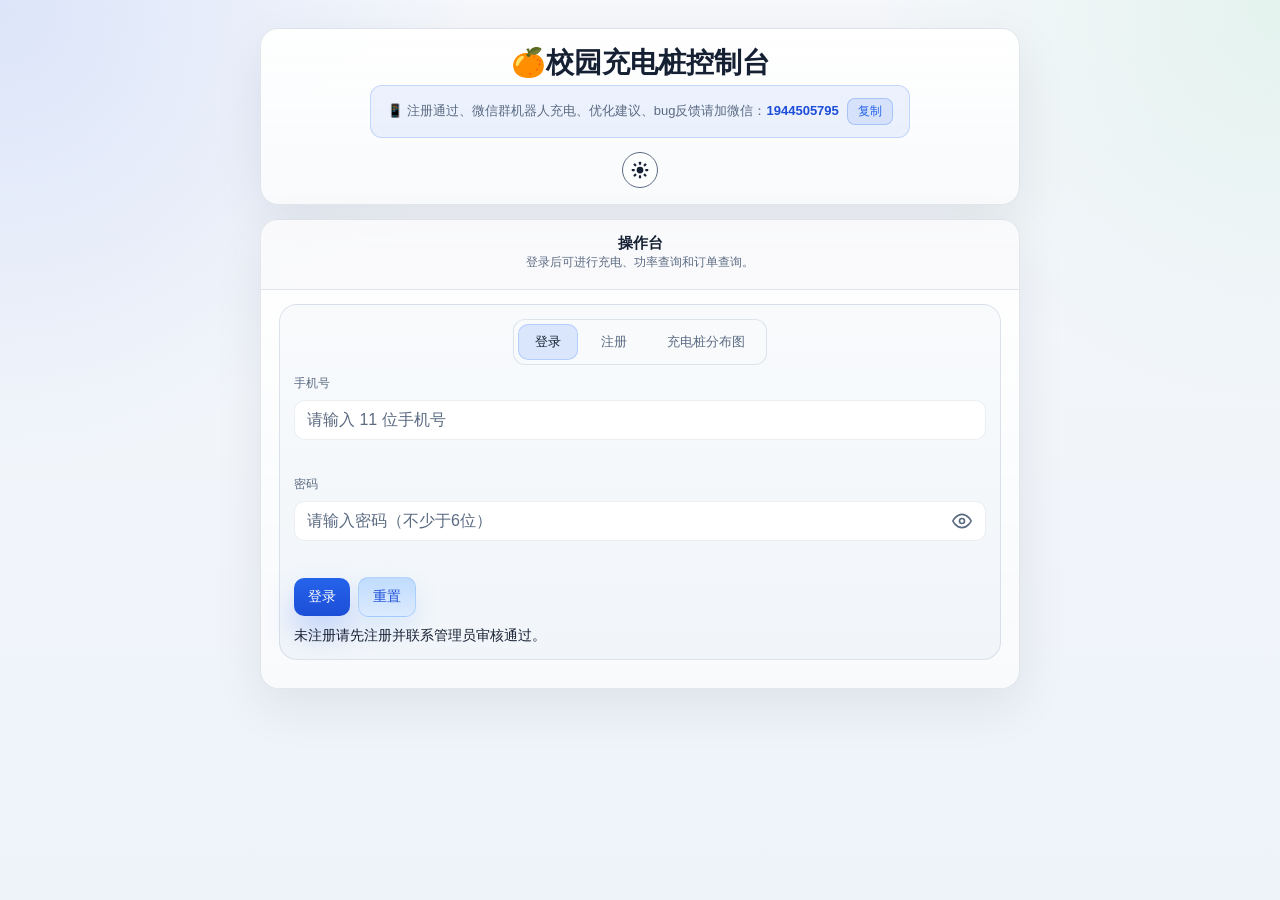
==== commit 6b878991: "修复bug" ====
--- a/index.html
+++ b/index.html
@@ -18,7 +18,7 @@
     <header class="topbar">
       <div class="brand">
         <h1>🍊校园充电桩控制台</h1>
-        <p class="contact-notice">📱 订单退款和进微信群机器人充电请加微信：<strong id="wx-id">1944505795</strong><button class="copy-btn" id="copy-wx-btn" type="button" title="复制微信号">复制</button></p>
+        <p class="contact-notice">📱 注册通过、微信群机器人充电、优化建议、bug反馈请加微信：<strong id="wx-id">1944505795</strong><button class="copy-btn" id="copy-wx-btn" type="button" title="复制微信号">复制</button></p>
       </div>
       <div class="topbar-actions">
         <div class="server-status hidden" id="server-status">
@@ -246,15 +246,6 @@
     </div>
   </div>
 
-  <!-- 公告弹窗 -->
-  <div class="announcement-overlay" id="announcement-overlay">
-    <div class="announcement-modal">
-      <h3>提示</h3>
-      <p>充电需支付<strong>本金+0.4元代充费</strong>。</p>
-      <button class="announcement-close" id="announcement-close" type="button">我知道了</button>
-    </div>
-  </div>
-
   <!-- 注册审核弹窗 -->
   <div class="announcement-overlay" id="register-check-overlay">
     <div class="announcement-modal">
